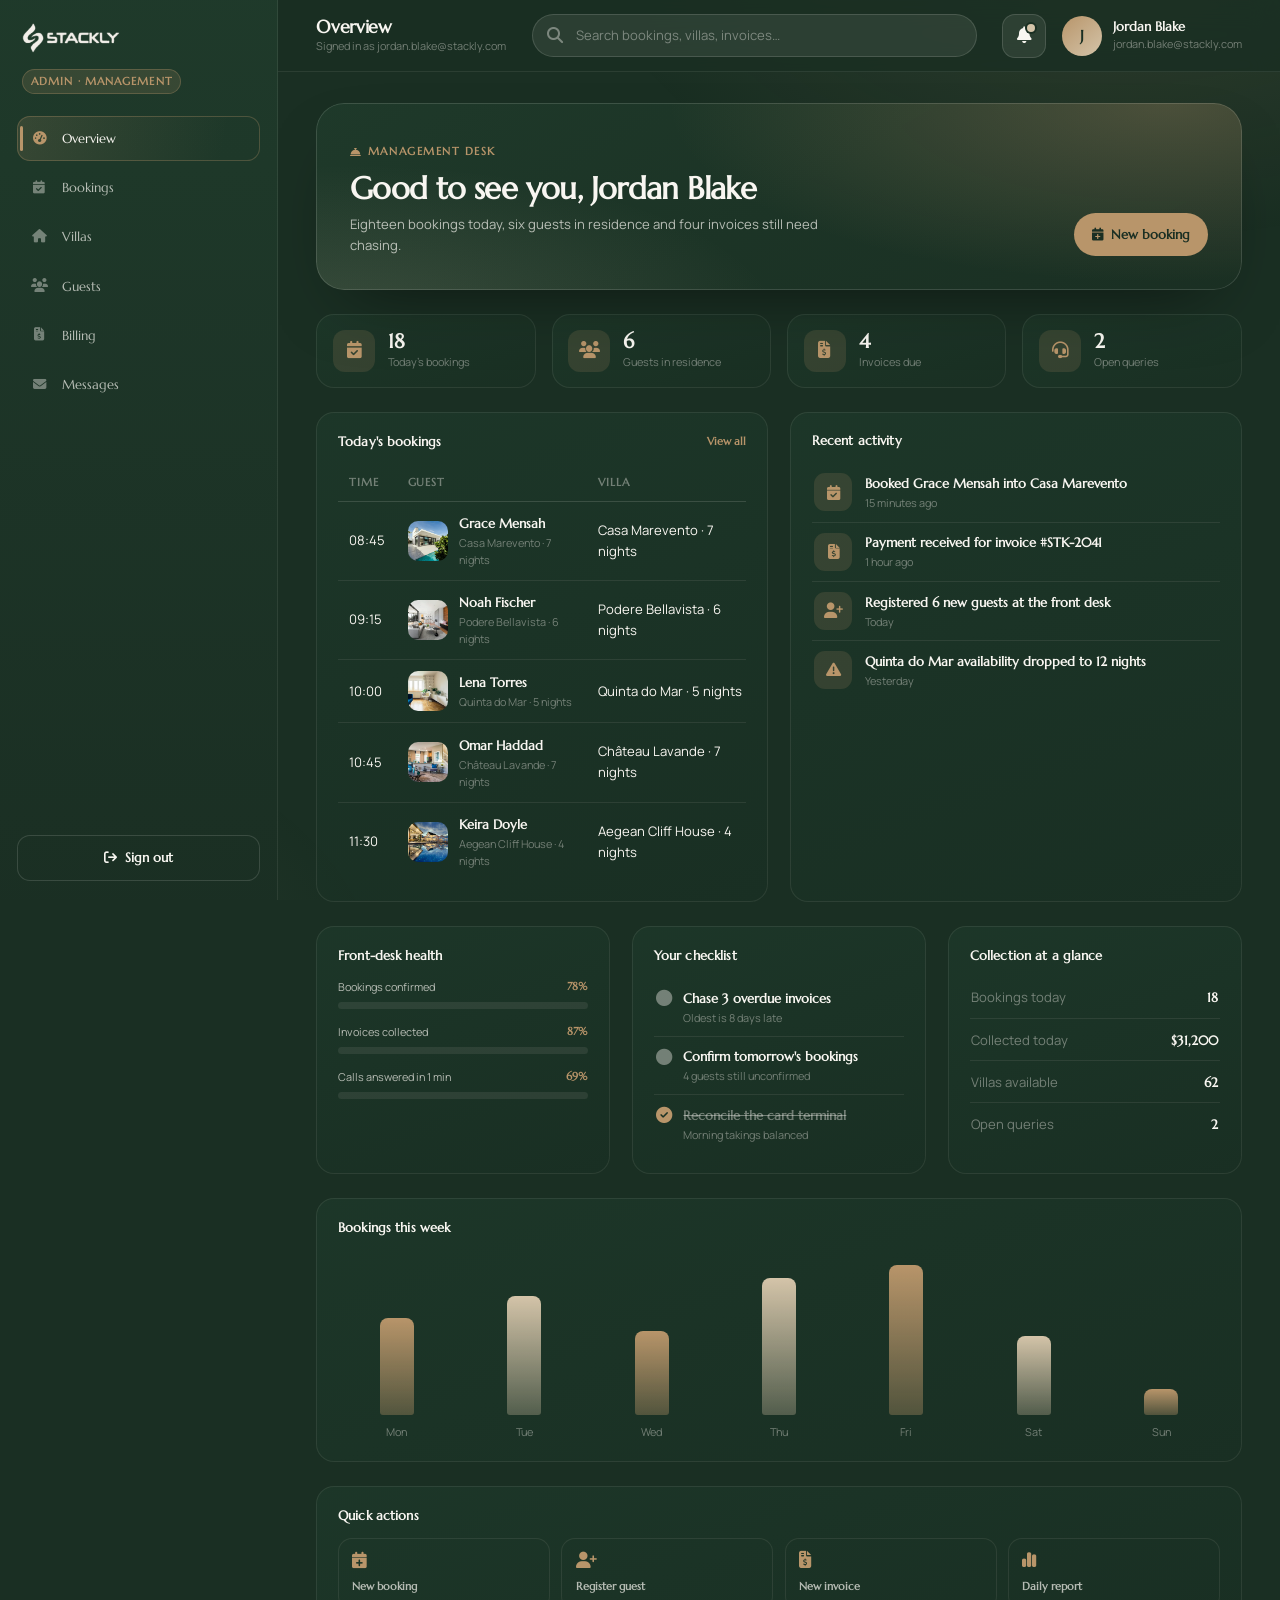
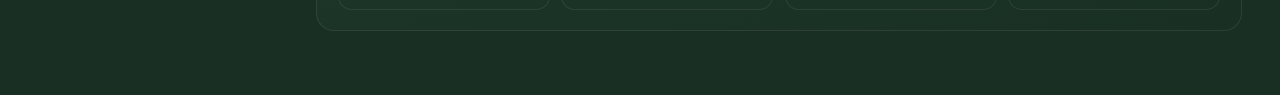
==== HTML/admin.html @ 6a8ce7e8 "completed vacation rentals theme" ====
<!DOCTYPE html>
<html lang="en" data-dash-role="admin">
<head>
<meta charset="UTF-8">
<meta name="viewport" content="width=device-width, initial-scale=1">
<meta name="description" content="Stackly Vacation Rentals — admin dashboard.">
<title>Stackly — Admin Dashboard</title>

<link rel="preconnect" href="https://fonts.googleapis.com">
<link rel="preconnect" href="https://fonts.gstatic.com" crossorigin>
<link href="https://fonts.googleapis.com/css2?family=Marcellus&family=Manrope:wght@300;400;500;600;700&family=Tenor+Sans&display=swap" rel="stylesheet">
<link rel="stylesheet" href="https://cdnjs.cloudflare.com/ajax/libs/font-awesome/6.5.2/css/all.min.css">
<link rel="icon" href="../images/icon.webp" type="image/webp">
<link rel="stylesheet" href="../CSS/dashboard.css">
</head>
<body>

<div class="scrim" id="dashScrim"></div>

<div class="dash">
  <aside class="side" id="dashSide" aria-hidden="false">
    <div class="side__brand">
      <a href="../index.html" aria-label="Stackly home"><img src="../images/logo-full-theme.webp" alt="Stackly Vacation Rentals"></a>
      <button class="side__close" id="dashSideClose" type="button" aria-label="Close menu"><i class="fa-solid fa-xmark" aria-hidden="true"></i></button>
    </div>

    <span class="side__role" id="dashRole">Admin · Management</span>

    <nav class="side__nav" id="dashNav" aria-label="Dashboard sections"></nav>

    <div class="side__user">
      <span class="su-avatar" id="dashAvatar">J</span>
      <div>
        <strong id="dashName">Loading…</strong>
        <span id="dashEmail">—</span>
      </div>
    </div>

    <div class="side__out">
      <button class="logout" id="dashLogout" type="button"><i class="fa-solid fa-arrow-right-from-bracket" aria-hidden="true"></i>Sign out</button>
    </div>
  </aside>

  <div class="dash__main">
    <header class="topbar">
      <div class="tb-lead">
        <button class="burger" id="dashBurger" type="button" aria-label="Open menu" aria-expanded="false"><i class="fa-solid fa-bars" aria-hidden="true"></i></button>
        <div class="tb-title">
          <h2 id="dashTitle">Overview</h2>
          <p id="dashWelcome">Welcome back</p>
        </div>
      </div>

      <div class="tb-search">
        <div class="tb-search__box" id="dashSearchBox">
          <i class="fa-solid fa-magnifying-glass" aria-hidden="true"></i>
          <input id="dashSearch" type="search" placeholder="Search bookings, villas, invoices…" aria-label="Search">
        </div>
      </div>

      <div class="tb-right">
        <a class="bell" id="dashBell" href="404.html" aria-label="Notifications"><i class="fa-solid fa-bell" aria-hidden="true"></i><span class="bell__dot"></span></a>
        <div class="tb-user">
          <span class="tb-avatar" id="dashAvatarB">J</span>
          <div>
            <strong id="dashNameB">Loading…</strong>
            <span id="dashEmailB">—</span>
          </div>
        </div>
      </div>
    </header>

    <main class="dash__body">
      <div id="dashView"></div>
    </main>
  </div>
</div>

<div class="toasts" id="dashToasts" aria-live="polite"></div>

<script src="../JS/dashboard.js"></script>
</body>
</html>
---- CSS/dashboard.css ----
/* ==========================================================================
   STACKLY — VACATION RENTALS
   Role dashboards stylesheet  ·  dashboard.css
   Shared by HTML/client.html and HTML/admin.html
   Theme: Forest · Gold · Tan · Cream  (same palette as the rest of the site)
   --------------------------------------------------------------------------
   01  Tokens + reset
   02  Shell (grid, sidebar, topbar)
   03  Sidebar
   04  Topbar
   05  Content atoms (panels, stats, tables, pills)
   06  Content blocks (lists, progress, chart, tiles, timeline, steps)
   07  Toasts + scrim
   08  Animations
   09  Responsive  (mobile = fullscreen menu)
   ========================================================================== */

/* ==========================================================================
   01  TOKENS + RESET
   ========================================================================== */
:root {
  --ink:      #1a2f23;
  --iris:     #b8956a;
  --ember:    #d4c4a9;
  --mist:     #f8f6f1;

  --ink-70:   rgba(26, 47, 35, .70);
  --ink-45:   rgba(26, 47, 35, .45);
  --ink-20:   rgba(26, 47, 35, .20);
  --iris-16:  rgba(184, 149, 106, .16);
  --iris-30:  rgba(184, 149, 106, .30);
  --mist-08:  rgba(248, 246, 241, .08);
  --mist-14:  rgba(248, 246, 241, .14);
  --mist-24:  rgba(248, 246, 241, .24);
  --mist-40:  rgba(248, 246, 241, .40);
  --mist-70:  rgba(248, 246, 241, .70);
  --ember-16: rgba(212, 196, 169, .16);
  --ember-35: rgba(212, 196, 169, .35);

  --ok:   #8aa78f;
  --warn: #d4c4a9;
  --bad:  #c97b6b;

  --f-display: 'Marcellus', Georgia, serif;
  --f-body:    'Manrope', 'Segoe UI', system-ui, sans-serif;

  --t-lg:   clamp(1.35rem, 2.4vw, 2rem);
  --t-md:   clamp(1.05rem, 1.4vw, 1.3rem);
  --t-body: clamp(.94rem, .34vw + .88rem, 1.02rem);
  --t-sm:   .82rem;
  --t-xs:   .68rem;

  --r-xs: 4px;
  --r-sm: 10px;
  --r-md: 18px;
  --r-lg: 28px;
  --r-xl: 40px;

  --side-w: 278px;
  --ease-out:  cubic-bezier(.16, 1, .3, 1);
  --ease-io:   cubic-bezier(.65, 0, .35, 1);

  --shadow-soft: 0 30px 70px -34px rgba(0, 0, 0, .55);
  --shadow-lift: 0 40px 90px -40px rgba(0, 0, 0, .7);
}

*, *::before, *::after { box-sizing: border-box; }

html { -webkit-text-size-adjust: 100%; }

body {
  margin: 0;
  min-height: 100svh;
  background: var(--ink);
  color: var(--mist);
  font-family: var(--f-body);
  font-size: var(--t-body);
  line-height: 1.6;
  font-weight: 400;
  -webkit-font-smoothing: antialiased;
  -moz-osx-font-smoothing: grayscale;
}

body.is-locked { overflow: hidden; }

img, picture, svg { display: block; max-width: 100%; }
a { color: inherit; text-decoration: none; }
button { font: inherit; color: inherit; background: none; border: 0; cursor: pointer; }
input { font: inherit; }
ul { margin: 0; padding: 0; list-style: none; }

h1, h2, h3, h4 { font-family: var(--f-display); font-weight: 700; margin: 0; letter-spacing: -.02em; line-height: 1.15; }
p { margin: 0; }

::selection { background: var(--iris); color: var(--ink); }

/* subtle page wash */
body::before {
  content: '';
  position: fixed; inset: 0; z-index: -2; pointer-events: none;
  background:
    radial-gradient(70% 55% at 88% -6%, rgba(184, 149, 106, .12), transparent 60%),
    radial-gradient(60% 50% at -6% 108%, rgba(212, 196, 169, .08), transparent 60%);
}

/* ==========================================================================
   01b  ICON CENTRING
   Every glyph that sits inside a circular or rounded box must be dead-centre
   in both axes. place-items handles the box; line-height:1 on the icon and
   the box stops inherited 1.6 line-height from nudging the glyph off-centre.
   ========================================================================== */
.side__close, .burger, .bell,
.su-avatar, .tb-avatar,
.d-stat__ico, .d-row__ico, .tl__dot, .d-step__n {
  line-height: 1;
  text-align: center;
}
.side__close > i, .burger > i, .bell > i,
.d-stat__ico > i, .d-row__ico > i, .tl__dot > i, .d-step__n > i {
  display: block;
  line-height: 1;
  width: auto;
}
.su-avatar, .tb-avatar { overflow: hidden; }

/* ==========================================================================
   02  SHELL
   ========================================================================== */
.dash { min-height: 100svh; display: flex; }

.dash__main {
  flex: 1;
  min-width: 0;
  margin-inline-start: var(--side-w);
  display: flex;
  flex-direction: column;
}

.dash__body {
  flex: 1;
  width: 100%;
  max-width: 1500px;
  margin-inline: auto;
  padding: clamp(1.1rem, 2.4vw, 2.1rem) clamp(1.1rem, 3vw, 2.4rem) clamp(2.4rem, 5vw, 4rem);
}

/* ==========================================================================
   03  SIDEBAR
   ========================================================================== */
.side {
  position: fixed;
  inset-block: 0;
  inset-inline-start: 0;
  z-index: 70;
  width: var(--side-w);
  display: flex;
  flex-direction: column;
  gap: .4rem;
  padding: 1.3rem 1.05rem 1.2rem;
  background:
    linear-gradient(180deg, rgba(31, 58, 43, .96), rgba(26, 47, 35, .98)),
    var(--ink);
  border-inline-end: 1px solid var(--mist-08);
  overflow-y: auto;
}

.side__brand { display: flex; align-items: center; justify-content: space-between; gap: 1rem; padding: .15rem .35rem .4rem; }
.side__brand img { height: 30px; width: auto; }
.side__close {
  display: none;
  width: 38px; height: 38px; border-radius: 12px;
  place-items: center; color: var(--mist);
  background: var(--mist-08);
  transition: background .3s var(--ease-out), color .3s var(--ease-out);
}
.side__close:hover { background: var(--iris); color: var(--ink); }

.side__role {
  align-self: flex-start;
  margin: .2rem .35rem 1rem;
  padding: .34em .8em;
  border-radius: 999px;
  font-family: var(--f-display); font-weight: 600;
  font-size: var(--t-xs); letter-spacing: .1em; text-transform: uppercase;
  color: var(--iris);
  background: var(--iris-16);
  box-shadow: inset 0 0 0 1px var(--iris-30);
}

.side__nav { display: grid; gap: .28rem; }

.side-link {
  position: relative;
  display: flex; align-items: center; gap: .85rem;
  width: 100%;
  padding: .74rem .85rem;
  border-radius: 13px;
  font-family: var(--f-display); font-weight: 500; font-size: var(--t-sm);
  color: var(--mist-70);
  text-align: start;
  transition: background .3s var(--ease-out), color .3s var(--ease-out), transform .3s var(--ease-out);
}
.side-link i { width: 1.35em; text-align: center; font-size: 1.02em; color: var(--mist-40); transition: color .3s var(--ease-out); }
.side-link:hover { background: var(--mist-08); color: var(--mist); }
.side-link:hover i { color: var(--iris); }
.side-link.is-on {
  background: linear-gradient(100deg, var(--iris-16), transparent 85%);
  color: var(--mist);
  box-shadow: inset 0 0 0 1px var(--iris-30);
}
.side-link.is-on i { color: var(--iris); }
.side-link.is-on::before {
  content: '';
  position: absolute; inset-inline-start: .18rem; inset-block: 22%;
  width: 3px; border-radius: 999px; background: var(--iris);
}

.side__user {
  display: none; align-items: center; gap: .7rem;
  margin-top: auto;
  padding: .8rem .8rem;
  border-radius: 16px;
  background: var(--mist-08);
  box-shadow: inset 0 0 0 1px var(--mist-08);
}
.su-avatar, .tb-avatar {
  flex: none;
  display: grid; place-items: center;
  width: 40px; height: 40px; border-radius: 50%;
  font-family: var(--f-display); font-weight: 700; font-size: .95rem;
  color: var(--ink);
  background: linear-gradient(140deg, var(--iris), var(--ember));
}
.side__user strong { display: block; font-family: var(--f-display); font-size: var(--t-sm); line-height: 1.2; }
.side__user span:not(.su-avatar) { display: block; font-size: var(--t-xs); color: var(--mist-40); word-break: break-all; }

.side__out { margin-top: auto; }
.logout {
  display: flex; align-items: center; justify-content: center; gap: .55rem;
  width: 100%; padding: .78rem 1rem; border-radius: 13px;
  font-family: var(--f-display); font-weight: 600; font-size: var(--t-sm);
  color: var(--mist);
  box-shadow: inset 0 0 0 1px var(--mist-14);
  transition: background .3s var(--ease-out), color .3s var(--ease-out);
}
.logout:hover { background: var(--ember); color: var(--ink); }

/* ==========================================================================
   04  TOPBAR
   ========================================================================== */
.topbar {
  position: sticky; top: 0; z-index: 50;
  display: flex; align-items: center; gap: clamp(.8rem, 2vw, 1.6rem);
  padding: .85rem clamp(1.1rem, 3vw, 2.4rem);
  background: rgba(26, 47, 35, .82);
  -webkit-backdrop-filter: blur(14px); backdrop-filter: blur(14px);
  border-bottom: 1px solid var(--mist-08);
}

.tb-lead { display: flex; align-items: center; gap: .9rem; min-width: 0; }
.burger {
  display: none;
  width: 44px; height: 44px; border-radius: 13px;
  place-items: center; font-size: 1.1rem;
  background: var(--mist-08);
  box-shadow: inset 0 0 0 1px var(--mist-14);
  transition: background .3s var(--ease-out), color .3s var(--ease-out);
}
.burger:hover { background: var(--iris); color: var(--ink); }

.tb-title { min-width: 0; }
.tb-title h2 { font-size: var(--t-md); white-space: nowrap; overflow: hidden; text-overflow: ellipsis; }
.tb-title p { font-size: var(--t-xs); color: var(--mist-40); white-space: nowrap; overflow: hidden; text-overflow: ellipsis; }

.tb-search { flex: 1; min-width: 0; max-width: 520px; margin-inline: auto; }
.tb-search__box {
  position: relative; display: flex; align-items: center; gap: .65rem;
  padding: .62rem .95rem;
  border-radius: 999px;
  background: var(--mist-08);
  box-shadow: inset 0 0 0 1px var(--mist-14);
  transition: box-shadow .3s var(--ease-out), background .3s var(--ease-out);
}
.tb-search__box:focus-within { box-shadow: inset 0 0 0 1px var(--iris), 0 0 0 4px var(--iris-16); background: rgba(26, 47, 35, .6); }
.tb-search__box.is-bad { box-shadow: inset 0 0 0 1px var(--bad), 0 0 0 4px rgba(201, 123, 107, .16); }
.tb-search__box i { color: var(--mist-40); }
.tb-search__box input { flex: 1; min-width: 0; border: 0; outline: 0; background: transparent; color: var(--mist); font-size: var(--t-sm); }
.tb-search__box input::placeholder { color: var(--mist-40); }

.tb-right { display: flex; align-items: center; gap: .7rem; margin-inline-start: auto; }
.bell {
  position: relative;
  width: 44px; height: 44px; border-radius: 13px;
  display: grid; place-items: center; font-size: 1.05rem; color: var(--mist);
  background: var(--mist-08);
  box-shadow: inset 0 0 0 1px var(--mist-14);
  transition: background .3s var(--ease-out), color .3s var(--ease-out);
}
.bell:hover { background: var(--iris); color: var(--ink); }
.bell__dot { position: absolute; top: 10px; right: 11px; width: 8px; height: 8px; border-radius: 50%; background: var(--ember); box-shadow: 0 0 0 2px var(--ink); }

.tb-user { display: flex; align-items: center; gap: .65rem; padding-inline-start: .3rem; }
.tb-user strong { display: block; font-family: var(--f-display); font-size: var(--t-sm); line-height: 1.2; }
.tb-user span:not(.tb-avatar) { display: block; font-size: var(--t-xs); color: var(--mist-40); }

/* ==========================================================================
   05  CONTENT ATOMS
   ========================================================================== */
.view { display: grid; gap: clamp(1rem, 2vw, 1.5rem); animation: viewIn .5s var(--ease-out) both; }

.d-hero {
  position: relative; overflow: hidden;
  display: flex; align-items: flex-end; justify-content: space-between; gap: 1.4rem; flex-wrap: wrap;
  padding: clamp(1.3rem, 3vw, 2.1rem);
  border-radius: var(--r-lg);
  background:
    radial-gradient(90% 160% at 92% 0%, var(--iris-30), transparent 60%),
    radial-gradient(80% 150% at 4% 120%, var(--ember-16), transparent 58%),
    linear-gradient(150deg, rgba(31, 58, 43, .95), rgba(26, 47, 35, .96));
  box-shadow: inset 0 0 0 1px var(--mist-14), var(--shadow-soft);
}
.d-hero__tag {
  display: inline-flex; align-items: center; gap: .5em;
  font-family: var(--f-display); font-weight: 600; font-size: var(--t-xs);
  letter-spacing: .14em; text-transform: uppercase; color: var(--iris);
}
.d-hero__title { font-size: var(--t-lg); margin-top: .5rem; }
.d-hero__sub { margin-top: .5rem; max-width: 60ch; color: var(--mist-70); font-size: var(--t-sm); }
.d-hero__act {
  display: inline-flex; align-items: center; gap: .55em;
  padding: .82em 1.4em; border-radius: 999px;
  font-family: var(--f-display); font-weight: 700; font-size: var(--t-sm);
  background: var(--iris); color: var(--ink);
  white-space: nowrap;
  transition: transform .3s var(--ease-out), background .3s var(--ease-out), color .3s var(--ease-out);
}
.d-hero__act:hover { background: var(--mist); transform: translateY(-2px); }

/* stat strip */
.d-stats {
  display: grid;
  grid-template-columns: repeat(4, minmax(0, 1fr));
  gap: clamp(.7rem, 1.4vw, 1rem);
}
.d-stat {
  display: flex; align-items: center; gap: .8rem;
  padding: 1rem 1.05rem;
  border-radius: var(--r-md);
  background: linear-gradient(160deg, rgba(31, 58, 43, .7), rgba(26, 47, 35, .7));
  box-shadow: inset 0 0 0 1px var(--mist-08);
  transition: transform .35s var(--ease-out), box-shadow .35s var(--ease-out);
}
.d-stat:hover { transform: translateY(-3px); box-shadow: inset 0 0 0 1px var(--iris-30), var(--shadow-soft); }
.d-stat__ico {
  flex: none; width: 42px; height: 42px; border-radius: 12px;
  display: grid; place-items: center; font-size: 1.05rem;
  color: var(--iris); background: var(--iris-16);
}
.d-stat__val { display: block; font-family: var(--f-display); font-weight: 700; font-size: 1.25rem; line-height: 1.1; }
.d-stat__lab { display: block; font-size: var(--t-xs); color: var(--mist-40); }

.d-grid { display: grid; gap: clamp(1rem, 2vw, 1.4rem); }
.d-grid--2 { grid-template-columns: repeat(2, minmax(0, 1fr)); }
.d-grid--3 { grid-template-columns: repeat(3, minmax(0, 1fr)); }

.d-panel {
  min-width: 0;
  padding: clamp(1rem, 2vw, 1.35rem);
  border-radius: var(--r-md);
  background: linear-gradient(160deg, rgba(31, 58, 43, .66), rgba(26, 47, 35, .66));
  box-shadow: inset 0 0 0 1px var(--mist-08);
}
.d-panel__head {
  display: flex; align-items: center; justify-content: space-between; gap: 1rem;
  margin-bottom: .95rem;
}
.d-panel__head h3 { font-size: var(--t-sm); letter-spacing: .01em; }
.d-panel__act {
  font-family: var(--f-display); font-weight: 600; font-size: var(--t-xs);
  color: var(--iris); white-space: nowrap;
}
.d-panel__act:hover { text-decoration: underline; }

/* tables */
.d-table-wrap { width: 100%; overflow-x: auto; }
.d-table { width: 100%; border-collapse: collapse; min-width: 520px; }
.d-table th {
  padding: .55rem .7rem; text-align: start;
  font-family: var(--f-display); font-weight: 600; font-size: var(--t-xs);
  letter-spacing: .08em; text-transform: uppercase; color: var(--mist-40);
  border-bottom: 1px solid var(--mist-14); white-space: nowrap;
}
.d-table td { padding: .7rem .7rem; border-bottom: 1px solid var(--mist-08); font-size: var(--t-sm); vertical-align: middle; }
.d-table tbody tr:last-child td { border-bottom: 0; }
.d-table tbody tr { transition: background .25s var(--ease-out); }
.d-table tbody tr:hover { background: var(--mist-08); }

.d-prod { display: flex; align-items: center; gap: .7rem; }
.d-prod img { width: 40px; height: 40px; border-radius: 10px; object-fit: cover; flex: none; }
.d-prod strong { display: block; font-family: var(--f-display); font-weight: 600; font-size: var(--t-sm); }
.d-prod span { display: block; font-size: var(--t-xs); color: var(--mist-40); }

.pill {
  display: inline-flex; align-items: center; gap: .4em;
  padding: .28em .7em; border-radius: 999px;
  font-family: var(--f-display); font-weight: 600; font-size: var(--t-xs); white-space: nowrap;
}
.pill--ok   { color: var(--ok);   background: rgba(138, 167, 143, .14); }
.pill--warn { color: var(--warn); background: rgba(212, 196, 169, .14); }
.pill--bad  { color: var(--bad);  background: rgba(201, 123, 107, .14); }
.pill--mute { color: var(--mist-40); background: var(--mist-08); }

/* ==========================================================================
   06  CONTENT BLOCKS
   ========================================================================== */
.d-row {
  display: flex; align-items: center; gap: .8rem;
  padding: .62rem .15rem;
  border-bottom: 1px solid var(--mist-08);
}
.d-row:last-child { border-bottom: 0; }
.d-row__ico {
  flex: none; width: 38px; height: 38px; border-radius: 11px;
  display: grid; place-items: center; font-size: .95rem;
  color: var(--iris); background: var(--iris-16);
}
.d-row__ico--img { background: none; }
.d-row__ico--img img { width: 38px; height: 38px; border-radius: 11px; object-fit: cover; }
.d-row strong { display: block; font-family: var(--f-display); font-weight: 600; font-size: var(--t-sm); }
.d-row span:not(.d-row__ico) { display: block; font-size: var(--t-xs); color: var(--mist-40); }

.d-todo { display: flex; align-items: flex-start; gap: .7rem; padding: .6rem .15rem; border-bottom: 1px solid var(--mist-08); }
.d-todo:last-child { border-bottom: 0; }
.d-todo i { color: var(--mist-40); margin-top: .15rem; }
.d-todo.is-done i { color: var(--iris); }
.d-todo.is-done strong { color: var(--mist-40); text-decoration: line-through; }
.d-todo strong { display: block; font-family: var(--f-display); font-weight: 600; font-size: var(--t-sm); }
.d-todo span { display: block; font-size: var(--t-xs); color: var(--mist-40); }

.d-prog { margin-bottom: .9rem; }
.d-prog:last-child { margin-bottom: 0; }
.d-prog__top { display: flex; justify-content: space-between; gap: 1rem; font-size: var(--t-xs); margin-bottom: .4rem; }
.d-prog__top span:first-child { color: var(--mist-70); }
.d-prog__top span:last-child { font-family: var(--f-display); font-weight: 700; color: var(--iris); }
.d-track { height: 7px; border-radius: 999px; background: var(--mist-08); overflow: hidden; }
.d-fill { height: 100%; width: 0; border-radius: 999px; background: linear-gradient(90deg, var(--iris), var(--ember)); transition: width 1s var(--ease-out); }

.d-chart { display: flex; align-items: flex-end; justify-content: space-between; gap: .6rem; height: 190px; padding-top: .5rem; }
.d-chart__col { flex: 1; display: flex; flex-direction: column; align-items: center; gap: .5rem; justify-content: flex-end; height: 100%; }
.d-bar { width: 100%; max-width: 34px; height: 0; border-radius: 8px 8px 3px 3px; background: linear-gradient(180deg, var(--iris), rgba(184, 149, 106, .35)); transition: height 1s var(--ease-out); }
.d-chart__col:nth-child(even) .d-bar { background: linear-gradient(180deg, var(--ember), rgba(212, 196, 169, .3)); }
.d-chart__col span { font-size: var(--t-xs); color: var(--mist-40); }

.d-quick { display: grid; grid-template-columns: repeat(4, minmax(0, 1fr)); gap: .7rem; }
.d-quick a {
  display: flex; flex-direction: column; align-items: flex-start; gap: .55rem;
  padding: .9rem;
  border-radius: 14px;
  font-family: var(--f-display); font-weight: 600; font-size: var(--t-xs);
  color: var(--mist-70);
  box-shadow: inset 0 0 0 1px var(--mist-08);
  transition: background .3s var(--ease-out), color .3s var(--ease-out), transform .3s var(--ease-out);
}
.d-quick a i { font-size: 1.05rem; color: var(--iris); }
.d-quick a:hover { background: var(--mist-08); color: var(--mist); transform: translateY(-3px); }

.d-tiles { display: grid; grid-template-columns: repeat(2, minmax(0, 1fr)); gap: .7rem; }
.d-tile {
  padding: .95rem;
  border-radius: 14px;
  background: var(--mist-08);
  box-shadow: inset 0 0 0 1px var(--mist-08);
}
.d-tile__top { display: flex; align-items: center; gap: .5em; font-size: var(--t-xs); color: var(--mist-40); }
.d-tile__top i { color: var(--iris); }
.d-tile strong { display: block; margin-top: .35rem; font-family: var(--f-display); font-weight: 700; font-size: 1.15rem; }
.d-tile span:last-child { display: block; font-size: var(--t-xs); color: var(--mist-40); }

.d-kv { display: grid; gap: .1rem; }
.d-kv__row { display: flex; align-items: center; justify-content: space-between; gap: 1rem; padding: .58rem .1rem; border-bottom: 1px solid var(--mist-08); font-size: var(--t-sm); }
.d-kv__row:last-child { border-bottom: 0; }
.d-kv__row span { color: var(--mist-40); }
.d-kv__row strong { font-family: var(--f-display); font-weight: 600; }

.d-timeline { display: grid; gap: .1rem; }
.tl { display: flex; gap: .85rem; padding: .65rem .1rem; border-bottom: 1px solid var(--mist-08); }
.tl:last-child { border-bottom: 0; }
.tl__dot {
  flex: none; width: 36px; height: 36px; border-radius: 50%;
  display: grid; place-items: center; font-size: .9rem;
  color: var(--warn); background: rgba(212, 196, 169, .14);
}
.tl--done .tl__dot { color: var(--iris); background: var(--iris-16); }
.tl strong { display: block; font-family: var(--f-display); font-weight: 600; font-size: var(--t-sm); }
.tl span:not(.tl__dot) { display: block; font-size: var(--t-xs); color: var(--mist-40); }
.tl p { margin-top: .3rem; font-size: var(--t-xs); color: var(--mist-70); }

.d-steps { display: grid; grid-template-columns: repeat(4, minmax(0, 1fr)); gap: .8rem; }
.d-step { padding: 1rem .95rem; border-radius: 14px; background: var(--mist-08); box-shadow: inset 0 0 0 1px var(--mist-08); }
.d-step__n { display: inline-grid; place-items: center; width: 30px; height: 30px; border-radius: 9px; font-family: var(--f-display); font-weight: 700; font-size: var(--t-xs); color: var(--ink); background: var(--iris); }
.d-step strong { display: block; margin-top: .6rem; font-family: var(--f-display); font-weight: 600; font-size: var(--t-sm); }
.d-step p { margin-top: .3rem; font-size: var(--t-xs); color: var(--mist-40); }

.d-note {
  display: flex; align-items: flex-start; gap: .7rem;
  padding: .9rem 1rem; border-radius: 14px;
  font-size: var(--t-sm); color: var(--mist-70);
  background: var(--iris-16);
  box-shadow: inset 0 0 0 1px var(--iris-30);
}
.d-note i { color: var(--iris); margin-top: .15rem; }
.d-note--warn { background: var(--ember-16); box-shadow: inset 0 0 0 1px var(--ember-35); }
.d-note--warn i { color: var(--ember); }

.d-hbars { display: grid; gap: .85rem; }
.hbar__top { display: flex; align-items: center; justify-content: space-between; gap: 1rem; font-size: var(--t-xs); margin-bottom: .4rem; }
.hbar__top span { color: var(--mist-70); }
.hbar__top strong { font-family: var(--f-display); font-weight: 700; color: var(--iris); }
.hbar__track { height: 8px; border-radius: 999px; background: var(--mist-08); overflow: hidden; }
.hbar__fill { height: 100%; width: 0; border-radius: 999px; background: linear-gradient(90deg, var(--iris), var(--ember)); transition: width 1s var(--ease-out); }

/* ==========================================================================
   07  TOASTS + SCRIM
   ========================================================================== */
.scrim {
  position: fixed; inset: 0; z-index: 60;
  background: rgba(26, 47, 35, .65);
  -webkit-backdrop-filter: blur(4px); backdrop-filter: blur(4px);
  opacity: 0; visibility: hidden;
  transition: opacity .35s var(--ease-out), visibility .35s;
}
.scrim.is-on { opacity: 1; visibility: visible; }

.toasts {
  position: fixed; right: 1.2rem; bottom: 1.2rem; z-index: 90;
  display: flex; flex-direction: column; gap: .6rem;
  max-width: min(360px, calc(100vw - 2.4rem));
}
.toast {
  display: flex; align-items: center; gap: .6rem;
  padding: .8rem 1rem; border-radius: 13px;
  font-size: var(--t-sm);
  background: rgba(31, 58, 43, .96);
  box-shadow: inset 0 0 0 1px var(--mist-14), var(--shadow-lift);
  transition: opacity .3s var(--ease-out), transform .3s var(--ease-out);
}
.toast i { color: var(--iris); }
.toast.is-bad i { color: var(--bad); }

/* ==========================================================================
   08  ANIMATIONS
   ========================================================================== */
@keyframes viewIn { from { opacity: 0; transform: translateY(14px); } to { opacity: 1; transform: translateY(0); } }

@media (prefers-reduced-motion: reduce) {
  * { animation-duration: .001ms !important; transition-duration: .001ms !important; }
}

/* ==========================================================================
   09  RESPONSIVE  (mobile = fullscreen menu)
   ========================================================================== */
@media (max-width: 1180px) {
  .d-grid--3 { grid-template-columns: repeat(2, minmax(0, 1fr)); }
  .d-quick { grid-template-columns: repeat(2, minmax(0, 1fr)); }
  .d-steps { grid-template-columns: repeat(2, minmax(0, 1fr)); }
}

@media (max-width: 980px) {
  .dash__main { margin-inline-start: 0; }
  .d-stats { grid-template-columns: repeat(2, minmax(0, 1fr)); }
  .d-grid--2 { grid-template-columns: minmax(0, 1fr); }
  .burger { display: grid; }
  .tb-search { display: none; }

  /* mobile header keeps only the hamburger, the page title and the bell */
  .tb-lead { flex: 1; min-width: 0; }
  .tb-user { display: none; }

  /* mobile drawer becomes a FULLSCREEN menu */
  .side {
    width: 100%;
    max-width: none;
    inset: 0;
    border-inline-end: 0;
    padding: 1.4rem clamp(1.2rem, 5vw, 2rem) 1.8rem;
    transform: translateX(101%);
    transition: transform .5s var(--ease-out);
    z-index: 80;
  }
  .side.is-open { transform: translateX(0); }
  .side__close { display: grid; }
  .side__brand img { height: 34px; }
  .side__role { font-size: var(--t-sm); margin-bottom: 1.4rem; }
  .side__nav { gap: .4rem; }
  .side-link { padding: 1rem 1.1rem; font-size: 1.05rem; }
  .side-link i { font-size: 1.15em; }

  /* user details + sign out sit at the very bottom of the fullscreen menu */
  .side__user { display: flex; margin-top: auto; padding: 1rem; }
  .side__out { margin-top: .7rem; }
  .su-avatar { width: 46px; height: 46px; }
  .logout { padding: 1rem; font-size: .95rem; }
}

@media (max-width: 720px) {
  .d-stats { grid-template-columns: minmax(0, 1fr); }
  .d-grid--3 { grid-template-columns: minmax(0, 1fr); }
  .d-tiles { grid-template-columns: minmax(0, 1fr); }
  .d-steps { grid-template-columns: minmax(0, 1fr); }
  .d-quick { grid-template-columns: repeat(2, minmax(0, 1fr)); }
  .tb-title h2 { font-size: 1rem; }
  .d-hero { align-items: flex-start; }
  .d-hero__act { width: 100%; justify-content: center; }
}

@media (max-width: 480px) {
  .d-quick { grid-template-columns: minmax(0, 1fr); }
  .toasts { left: 1.2rem; right: 1.2rem; max-width: none; }
}
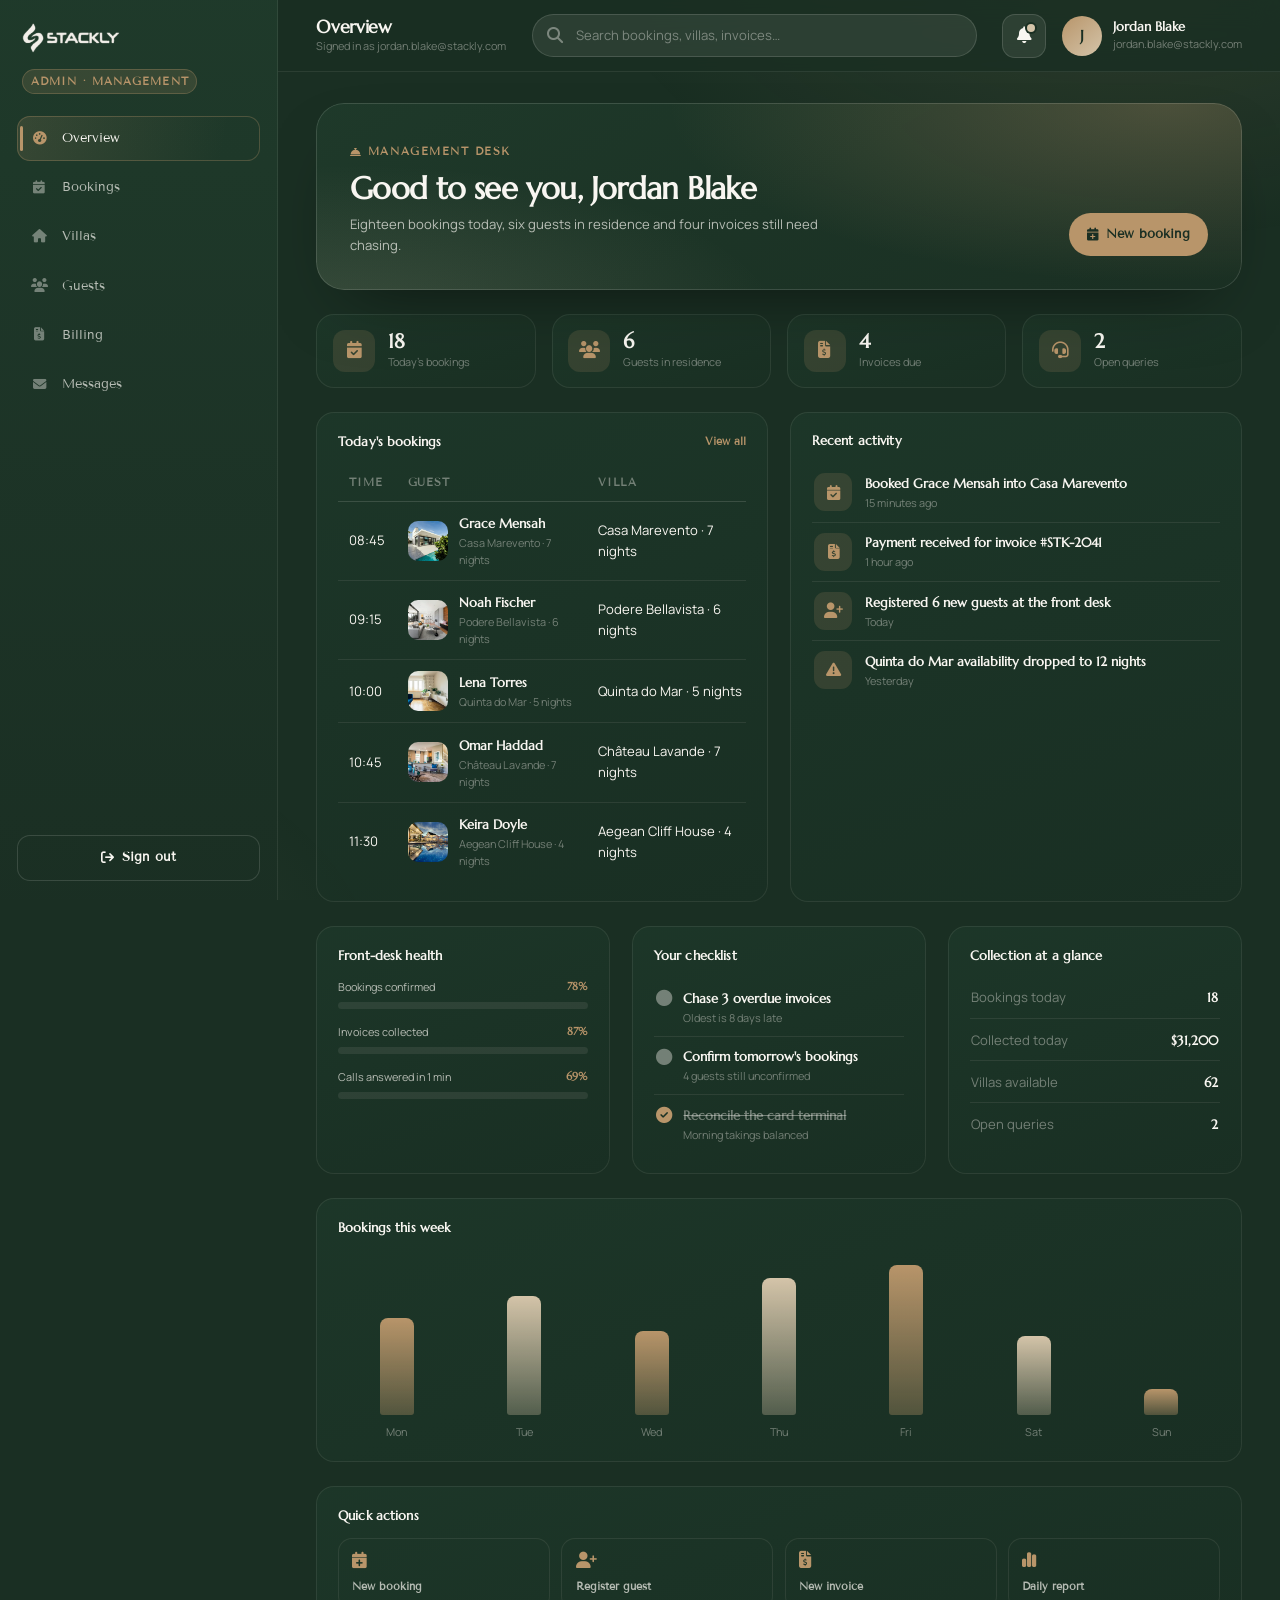
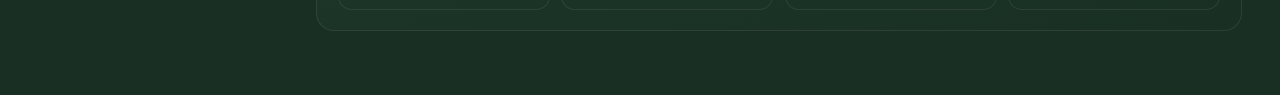
==== commit c28dabb4: "changes updated" ====
--- a/HTML/admin.html
+++ b/HTML/admin.html
@@ -15,12 +15,19 @@
 </head>
 <body>
 
+<div class="dash-preloader" id="dashPreloader" role="status" aria-label="Loading dashboard" aria-hidden="true">
+  <div class="dash-preloader__content">
+    <div class="dash-preloader__brand"><img src="../images/logo-full-theme.webp" alt="Stackly Vacation Rentals"></div>
+    <div class="dash-preloader__bars"><span></span><span></span><span></span></div>
+  </div>
+</div>
+
 <div class="scrim" id="dashScrim"></div>
 
 <div class="dash">
   <aside class="side" id="dashSide" aria-hidden="false">
     <div class="side__brand">
-      <a href="../index.html" aria-label="Stackly home"><img src="../images/logo-full-theme.webp" alt="Stackly Vacation Rentals"></a>
+      <a href="admin.html" aria-label="Stackly admin dashboard"><img src="../images/logo-full-theme.webp" alt="Stackly Vacation Rentals"></a>
       <button class="side__close" id="dashSideClose" type="button" aria-label="Close menu"><i class="fa-solid fa-xmark" aria-hidden="true"></i></button>
     </div>
 
--- a/CSS/dashboard.css
+++ b/CSS/dashboard.css
@@ -41,8 +41,9 @@
   --warn: #d4c4a9;
   --bad:  #c97b6b;
 
-  --f-display: 'Marcellus', Georgia, serif;
-  --f-body:    'Manrope', 'Segoe UI', system-ui, sans-serif;
+  --f-display: 'Marcellus', serif;
+  --f-heading: 'Tenor Sans', sans-serif;
+  --f-body:    'Manrope', sans-serif;
 
   --t-lg:   clamp(1.35rem, 2.4vw, 2rem);
   --t-md:   clamp(1.05rem, 1.4vw, 1.3rem);
@@ -180,7 +181,7 @@
   margin: .2rem .35rem 1rem;
   padding: .34em .8em;
   border-radius: 999px;
-  font-family: var(--f-display); font-weight: 600;
+  font-family: var(--f-heading); font-weight: 600;
   font-size: var(--t-xs); letter-spacing: .1em; text-transform: uppercase;
   color: var(--iris);
   background: var(--iris-16);
@@ -195,7 +196,7 @@
   width: 100%;
   padding: .74rem .85rem;
   border-radius: 13px;
-  font-family: var(--f-display); font-weight: 500; font-size: var(--t-sm);
+  font-family: var(--f-heading); font-weight: 500; font-size: var(--t-sm);
   color: var(--mist-70);
   text-align: start;
   transition: background .3s var(--ease-out), color .3s var(--ease-out), transform .3s var(--ease-out);
@@ -238,7 +239,7 @@
 .logout {
   display: flex; align-items: center; justify-content: center; gap: .55rem;
   width: 100%; padding: .78rem 1rem; border-radius: 13px;
-  font-family: var(--f-display); font-weight: 600; font-size: var(--t-sm);
+  font-family: var(--f-heading); font-weight: 600; font-size: var(--t-sm);
   color: var(--mist);
   box-shadow: inset 0 0 0 1px var(--mist-14);
   transition: background .3s var(--ease-out), color .3s var(--ease-out);
@@ -321,7 +322,7 @@
 }
 .d-hero__tag {
   display: inline-flex; align-items: center; gap: .5em;
-  font-family: var(--f-display); font-weight: 600; font-size: var(--t-xs);
+  font-family: var(--f-heading); font-weight: 600; font-size: var(--t-xs);
   letter-spacing: .14em; text-transform: uppercase; color: var(--iris);
 }
 .d-hero__title { font-size: var(--t-lg); margin-top: .5rem; }
@@ -329,7 +330,7 @@
 .d-hero__act {
   display: inline-flex; align-items: center; gap: .55em;
   padding: .82em 1.4em; border-radius: 999px;
-  font-family: var(--f-display); font-weight: 700; font-size: var(--t-sm);
+  font-family: var(--f-heading); font-weight: 700; font-size: var(--t-sm);
   background: var(--iris); color: var(--ink);
   white-space: nowrap;
   transition: transform .3s var(--ease-out), background .3s var(--ease-out), color .3s var(--ease-out);
@@ -376,7 +377,7 @@
 }
 .d-panel__head h3 { font-size: var(--t-sm); letter-spacing: .01em; }
 .d-panel__act {
-  font-family: var(--f-display); font-weight: 600; font-size: var(--t-xs);
+  font-family: var(--f-heading); font-weight: 600; font-size: var(--t-xs);
   color: var(--iris); white-space: nowrap;
 }
 .d-panel__act:hover { text-decoration: underline; }
@@ -386,7 +387,7 @@
 .d-table { width: 100%; border-collapse: collapse; min-width: 520px; }
 .d-table th {
   padding: .55rem .7rem; text-align: start;
-  font-family: var(--f-display); font-weight: 600; font-size: var(--t-xs);
+  font-family: var(--f-heading); font-weight: 600; font-size: var(--t-xs);
   letter-spacing: .08em; text-transform: uppercase; color: var(--mist-40);
   border-bottom: 1px solid var(--mist-14); white-space: nowrap;
 }
@@ -403,7 +404,7 @@
 .pill {
   display: inline-flex; align-items: center; gap: .4em;
   padding: .28em .7em; border-radius: 999px;
-  font-family: var(--f-display); font-weight: 600; font-size: var(--t-xs); white-space: nowrap;
+  font-family: var(--f-heading); font-weight: 600; font-size: var(--t-xs); white-space: nowrap;
 }
 .pill--ok   { color: var(--ok);   background: rgba(138, 167, 143, .14); }
 .pill--warn { color: var(--warn); background: rgba(212, 196, 169, .14); }
@@ -456,7 +457,7 @@
   display: flex; flex-direction: column; align-items: flex-start; gap: .55rem;
   padding: .9rem;
   border-radius: 14px;
-  font-family: var(--f-display); font-weight: 600; font-size: var(--t-xs);
+  font-family: var(--f-heading); font-weight: 600; font-size: var(--t-xs);
   color: var(--mist-70);
   box-shadow: inset 0 0 0 1px var(--mist-08);
   transition: background .3s var(--ease-out), color .3s var(--ease-out), transform .3s var(--ease-out);
@@ -518,6 +519,37 @@
 .hbar__top strong { font-family: var(--f-display); font-weight: 700; color: var(--iris); }
 .hbar__track { height: 8px; border-radius: 999px; background: var(--mist-08); overflow: hidden; }
 .hbar__fill { height: 100%; width: 0; border-radius: 999px; background: linear-gradient(90deg, var(--iris), var(--ember)); transition: width 1s var(--ease-out); }
+
+/* ==========================================================================
+   06b  DASHBOARD LOGO PRELOADER
+   ========================================================================== */
+.dash-preloader {
+  position: fixed; inset: 0; z-index: 10000;
+  display: flex; align-items: center; justify-content: center;
+  background: var(--ink);
+  opacity: 0; visibility: hidden; pointer-events: none;
+  transition: opacity .45s var(--ease-out);
+}
+.dash-preloader.is-active { opacity: 1; visibility: visible; pointer-events: auto; }
+
+.dash-preloader__content {
+  display: flex; flex-direction: column; align-items: center; gap: 2rem;
+}
+.dash-preloader__brand img {
+  width: auto; height: clamp(48px, 6vw, 72px); object-fit: contain;
+}
+.dash-preloader__bars { display: flex; gap: .5rem; }
+.dash-preloader__bars span {
+  width: 40px; height: 2px; background: var(--iris);
+  animation: dashPreloaderPulse 1.5s ease-in-out infinite;
+}
+.dash-preloader__bars span:nth-child(2) { animation-delay: .2s; }
+.dash-preloader__bars span:nth-child(3) { animation-delay: .4s; }
+
+@keyframes dashPreloaderPulse {
+  0%, 100% { opacity: .3; transform: scaleX(.5); }
+  50% { opacity: 1; transform: scaleX(1); }
+}
 
 /* ==========================================================================
    07  TOASTS + SCRIM
@@ -616,4 +648,26 @@
 @media (max-width: 480px) {
   .d-quick { grid-template-columns: minmax(0, 1fr); }
   .toasts { left: 1.2rem; right: 1.2rem; max-width: none; }
-}+}
+
+html.lenis,
+html.lenis body {
+    height: auto;
+}
+ 
+.lenis.lenis-smooth {
+    scroll-behavior: auto !important;
+}
+ 
+.lenis.lenis-smooth [data-lenis-prevent] {
+    overscroll-behavior: contain;
+}
+ 
+.lenis.lenis-stopped {
+    overflow: hidden;
+}
+ 
+.lenis.lenis-smooth iframe {
+    pointer-events: none;
+}
+ 
